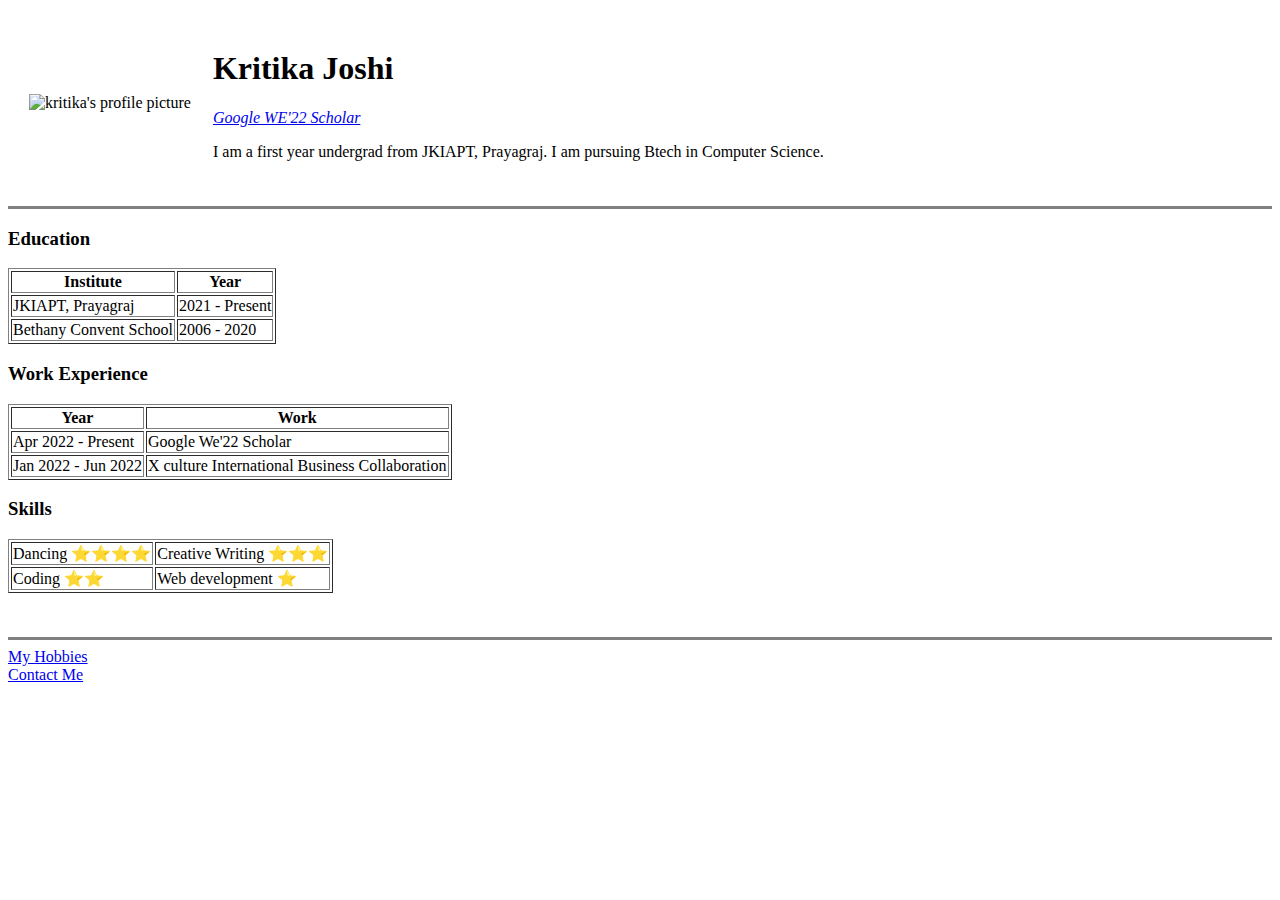
==== index.html @ c8746841 "Added initial CV website files" ====
<!DOCTYPE html>
<html lang="en">
<head>
    <meta charset="UTF-8">
    <meta http-equiv="X-UA-Compatible" content="IE=edge">
    <meta name="viewport" content="width=device-width, initial-scale=1.0">
    <title>Kritika's Personal Site</title>
</head>
<body>
    <table cellspacing="20">
        <tr>
            <td><img src="k-modified.png" alt="kritika's profile picture" width="300px" height="300px"></td>
            <td><h1>Kritika Joshi</h1>
                <p><em><a href="https://we.talentsprint.com/">Google WE'22 Scholar</a></em></p>
                <p>I am a first year undergrad from JKIAPT, Prayagraj. I am pursuing Btech in Computer Science.</p></td>
        </tr>
    </table>
    

    <hr size="3" noshade>
    <h3>Education</h3>
    <table border="1">
        <thead>
            <tr>
                <th>Institute</th>
                <th>Year</th>
            </tr>
        </thead>
        <tr>
            <td>JKIAPT, Prayagraj </td>
            <td>2021 - Present</td>
        </tr>
        <tr>
            <td>Bethany Convent School</td>
            <td>2006 - 2020</td>
        </tr>
    </table>
    
    <h3>Work Experience</h3>
    <table border="1">
        <thead>
            <tr>
                <th>Year</th>
                <th>Work</th>
            </tr>
        </thead>
        <tbody>
            <tr>
            <td>Apr 2022 - Present</td>
            <td>Google We'22 Scholar</td>
        </tr>
        
        <tr>
            <td>Jan 2022 - Jun 2022</td>
            <td>X culture International Business Collaboration</td>
           
    
        </tr>
    </tbody>
        
    </table>
    <h3>Skills</h3>
    <table border="1">
       <tr>
        <td>Dancing  ⭐⭐⭐⭐</td>
        <td>Creative Writing  ⭐⭐⭐</td>
    </tr>
        <tr><td>Coding  ⭐⭐</td>
            <td>Web development  ⭐</td></tr>
        
     
    </table>
    <br>
    <br>
   
    <hr size="3" noshade> 
    <a href="hobbies.html">My Hobbies</a><br>
    <a href="contact.html">Contact Me</a>
</body>
</html>
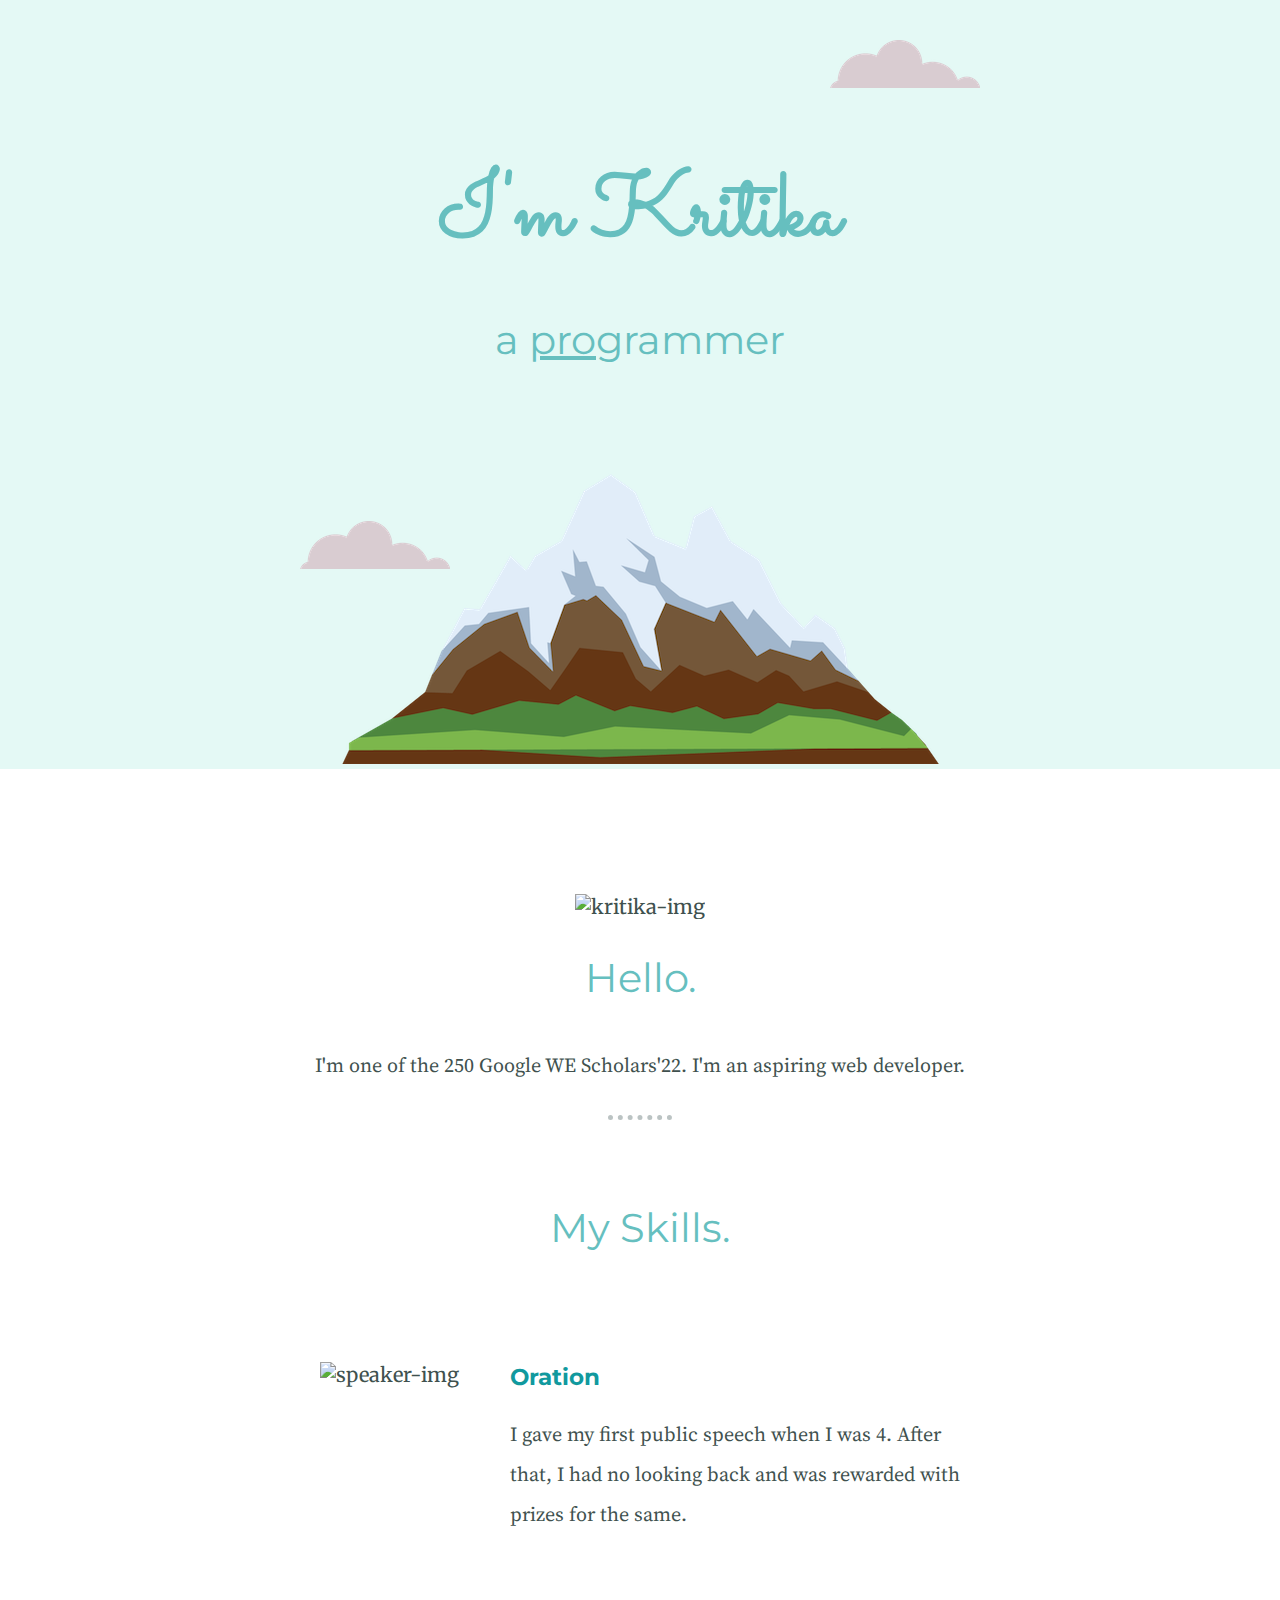
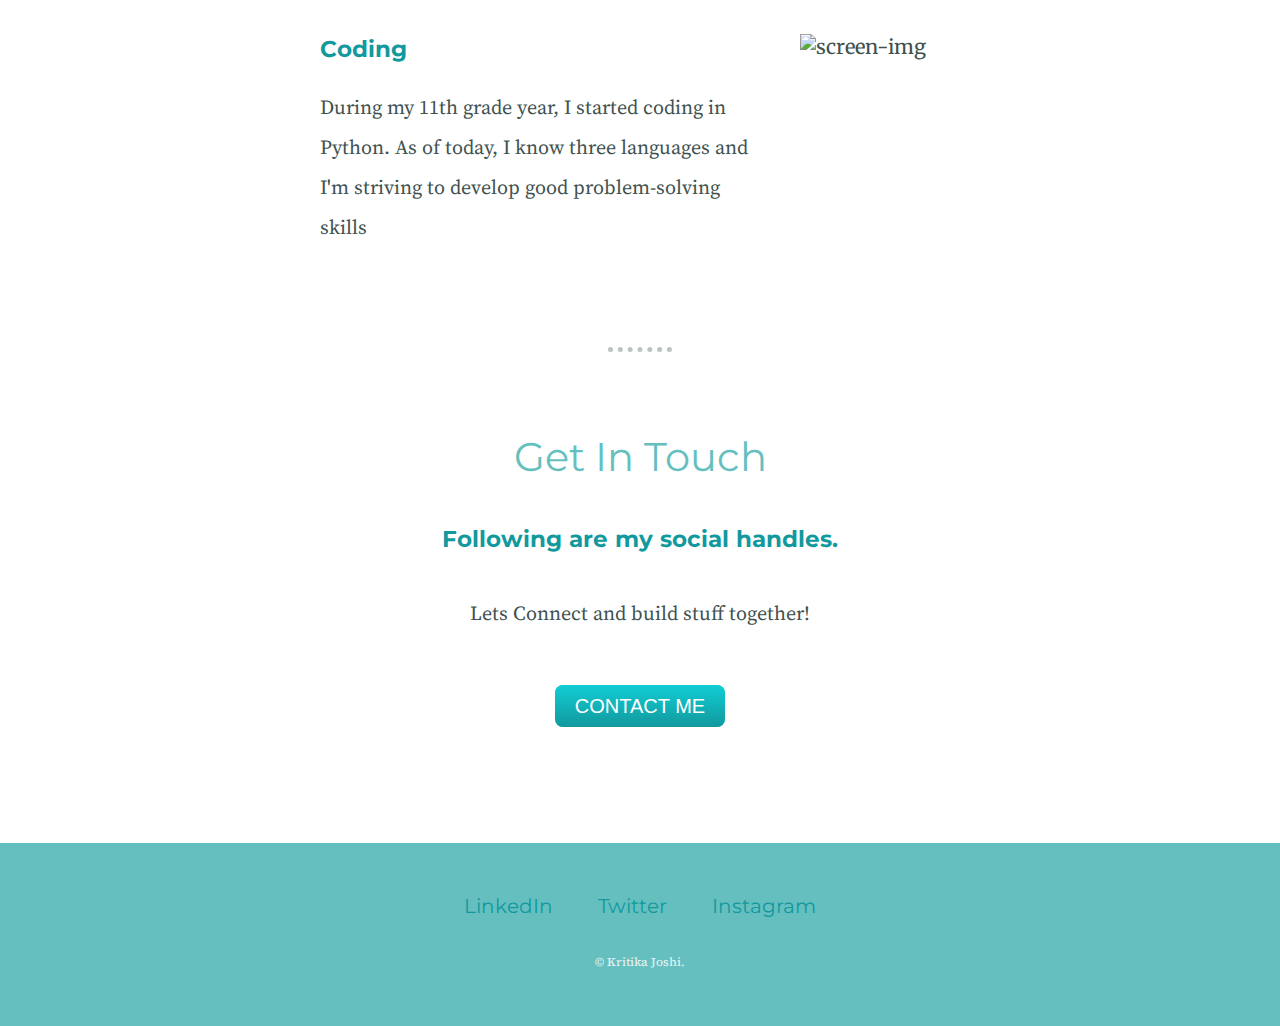
==== commit 29a58853: "Updated the CV with CSS" ====
--- a/index.html
+++ b/index.html
@@ -4,77 +4,60 @@
     <meta charset="UTF-8">
     <meta http-equiv="X-UA-Compatible" content="IE=edge">
     <meta name="viewport" content="width=device-width, initial-scale=1.0">
-    <title>Kritika's Personal Site</title>
+    <title>Kritika Joshi</title>
+    <link rel="stylesheet" href="css/style.css">
+    <link rel="icon" href="css/favicon.ico">
+    <link rel="preconnect" href="https://fonts.googleapis.com">
+<link rel="preconnect" href="https://fonts.gstatic.com" crossorigin>
+<link href="https://fonts.googleapis.com/css2?family=Merriweather&family=Montserrat&family=Sacramento&family=Source+Serif+Pro&display=swap" rel="stylesheet">
 </head>
 <body>
-    <table cellspacing="20">
-        <tr>
-            <td><img src="k-modified.png" alt="kritika's profile picture" width="300px" height="300px"></td>
-            <td><h1>Kritika Joshi</h1>
-                <p><em><a href="https://we.talentsprint.com/">Google WE'22 Scholar</a></em></p>
-                <p>I am a first year undergrad from JKIAPT, Prayagraj. I am pursuing Btech in Computer Science.</p></td>
-        </tr>
-    </table>
+    <div class="top-container">
+        <img class="top-cloud" src="images/cloud.png" alt="cloud-img">
+        <h1>I'm Kritika</h1>
+        <h2>a <span class="pro">pro</span>grammer</h2>
+        <img class="bottom-cloud" src="images/cloud.png" alt="cloud-img">
+        <img src="images/mountain.png" alt="mountain-img">
+    </div>
+    <br>
+    <div class="middle-container">
+        <div class="profile">
+          <img class="my-img"src="images/k-modified.png" alt="kritika-img">
+          <h2>Hello.</h2>
+          <p class="intro">I'm one of the 250 Google WE Scholars'22. I'm an aspiring web developer.</p>
+        </div>
+        <hr>
+        <div class="skills">
+          <h2 class="Heading">My Skills.</h2>
+          <div class="skill-row">
+            <img class="speaker" src="https://cdn-icons-png.flaticon.com/512/912/912213.png" alt="speaker-img">
+            <h3>Oration</h3>
+            <p>I gave my first public speech when I was 4. After that, I had no looking back and was rewarded with prizes for the same.</p>
+          </div>
+          <div class="skill-row">
+            <img class="code" src="https://cdn-icons-png.flaticon.com/512/1006/1006363.png" alt="screen-img">
+            <h3>Coding</h3>
+            <p>During my 11th grade year, I started coding in Python. As of today, I know three languages and I'm striving to develop good problem-solving skills</p>
+          </div>
+        </div>
+        <hr>
+        <div class="contact-me">
+          <h2>Get In Touch</h2>
+          <h3>Following are my social handles.</h3>
+          <p class="contact-message">Lets Connect and build stuff together!</p>
+          <a class="btn" href="mailto:joshikritika102@gmail.com">CONTACT ME</a>
+        </div>
+      </div>
+      <br>
     
-
-    <hr size="3" noshade>
-    <h3>Education</h3>
-    <table border="1">
-        <thead>
-            <tr>
-                <th>Institute</th>
-                <th>Year</th>
-            </tr>
-        </thead>
-        <tr>
-            <td>JKIAPT, Prayagraj </td>
-            <td>2021 - Present</td>
-        </tr>
-        <tr>
-            <td>Bethany Convent School</td>
-            <td>2006 - 2020</td>
-        </tr>
-    </table>
+      
+      <div class="bottom-container">
+        <a class="footer-link" href="https://www.linkedin.com/in/kritika-joshi-6600b322b/">LinkedIn</a>
+        <a class="footer-link" href="https://twitter.com/Kjo22_">Twitter</a>
+        <a class="footer-link" href="https://www.instagram.com/kriii_1024/">Instagram</a>
+        <p class="sign">© Kritika Joshi.</p>
+      </div>
+      
     
-    <h3>Work Experience</h3>
-    <table border="1">
-        <thead>
-            <tr>
-                <th>Year</th>
-                <th>Work</th>
-            </tr>
-        </thead>
-        <tbody>
-            <tr>
-            <td>Apr 2022 - Present</td>
-            <td>Google We'22 Scholar</td>
-        </tr>
-        
-        <tr>
-            <td>Jan 2022 - Jun 2022</td>
-            <td>X culture International Business Collaboration</td>
-           
-    
-        </tr>
-    </tbody>
-        
-    </table>
-    <h3>Skills</h3>
-    <table border="1">
-       <tr>
-        <td>Dancing  ⭐⭐⭐⭐</td>
-        <td>Creative Writing  ⭐⭐⭐</td>
-    </tr>
-        <tr><td>Coding  ⭐⭐</td>
-            <td>Web development  ⭐</td></tr>
-        
-     
-    </table>
-    <br>
-    <br>
-   
-    <hr size="3" noshade> 
-    <a href="hobbies.html">My Hobbies</a><br>
-    <a href="contact.html">Contact Me</a>
 </body>
 </html>--- a/css/style.css
+++ b/css/style.css
@@ -0,0 +1,147 @@
+body{
+    color: #40514E;
+    margin: 0;
+    text-align: center;
+    font-family: 'Merriweather',serif;
+    font-size: 1.25em;
+    
+}
+h1{
+    margin: 50px auto 0 auto;
+    font-family: 'Sacramento', cursive;
+    font-size: 5.65rem;
+    color: #66BFBF;
+    
+}
+h2{
+    font-family: 'Montserrat', sans-serif;
+    font-size: 2.5rem;
+    color: #66BFBF;
+    font-weight: normal;
+    padding-bottom: 10px;
+}
+h3{
+    font-family: 'Montserrat', sans-serif;
+    color: #11999E;
+}
+p{
+    font-family: 'Source Serif Pro', serif;
+    line-height: 2;
+}
+a{
+    color: #11999E;
+    font-family: 'Montserrat', sans-serif;
+    margin: 10px 20px;
+    text-decoration: none;
+}
+a:hover{
+    color: #EAF6F6 ;
+}
+.top-container{
+    position: relative;
+    padding-top: 100px ;
+    
+
+    background-color: #E4F9F5;
+}
+.middle-container{
+   margin: 100px 0;
+}
+.bottom-container{
+    background-color: #66BFBF ;
+    padding: 50px 0 20px;
+
+}
+.pro{
+    text-decoration: underline;
+
+}
+.bottom-cloud{
+    position: absolute;
+    left: 300px;
+    bottom: 200px;
+}
+.top-cloud{
+    position: absolute;
+    right: 300px;
+    top: 40px;
+}
+.my-img{
+    height: 200px;
+    width: 200px;
+}
+.speaker{
+    height: 200px;
+    width: 200px;
+    width: 25%;
+    float: left;
+    margin-right: 30px;
+}
+.code{
+    height: 200px;
+    width: 200px;
+    width: 25%;
+    float: right;
+    margin-left: 30px;
+}
+.footer-link{
+    color: #11999E;
+}
+.skill-row{
+    width: 50%;
+    margin: 100px auto 100px auto ;
+    text-align: left;
+    
+}
+hr {
+    border-style: none;
+    border-top-style: dotted;
+    border-color: #bbc3c3 ;;
+    border-width: 5px;
+    width: 5%;
+}
+.btn {
+    background: #11cdd4;
+    background-image: -webkit-linear-gradient(top, #11cdd4, #11999e);
+    background-image: -moz-linear-gradient(top, #11cdd4, #11999e);
+    background-image: -ms-linear-gradient(top, #11cdd4, #11999e);
+    background-image: -o-linear-gradient(top, #11cdd4, #11999e);
+    background-image: linear-gradient(to bottom, #11cdd4, #11999e);
+    -webkit-border-radius: 8;
+    -moz-border-radius: 8;
+    border-radius: 8px;
+    font-family: Arial;
+    color: #ffffff;
+    font-size: 20px;
+    padding: 10px 20px 10px 20px;
+    text-decoration: none;
+  }
+  
+  .btn:hover {
+    background: #30e3cb;
+    background-image: -webkit-linear-gradient(top, #30e3cb, #2bc4ad);
+    background-image: -moz-linear-gradient(top, #30e3cb, #2bc4ad);
+    background-image: -ms-linear-gradient(top, #30e3cb, #2bc4ad);
+    background-image: -o-linear-gradient(top, #30e3cb, #2bc4ad);
+    background-image: linear-gradient(to bottom, #30e3cb, #2bc4ad);
+    text-decoration: none;
+  }
+.sign{
+    color: #EAF6F6;
+    font-size: 0.75rem;
+    padding: 20px 0;
+}
+.intro{
+    padding-bottom: 20px;
+    margin: auto;
+}
+.contact-message{
+    width: 40%;
+    margin: 40px auto 60px;
+}
+.Heading{
+    padding-top: 50px;
+}
+.contact-me{
+    margin-top: 80px;
+}